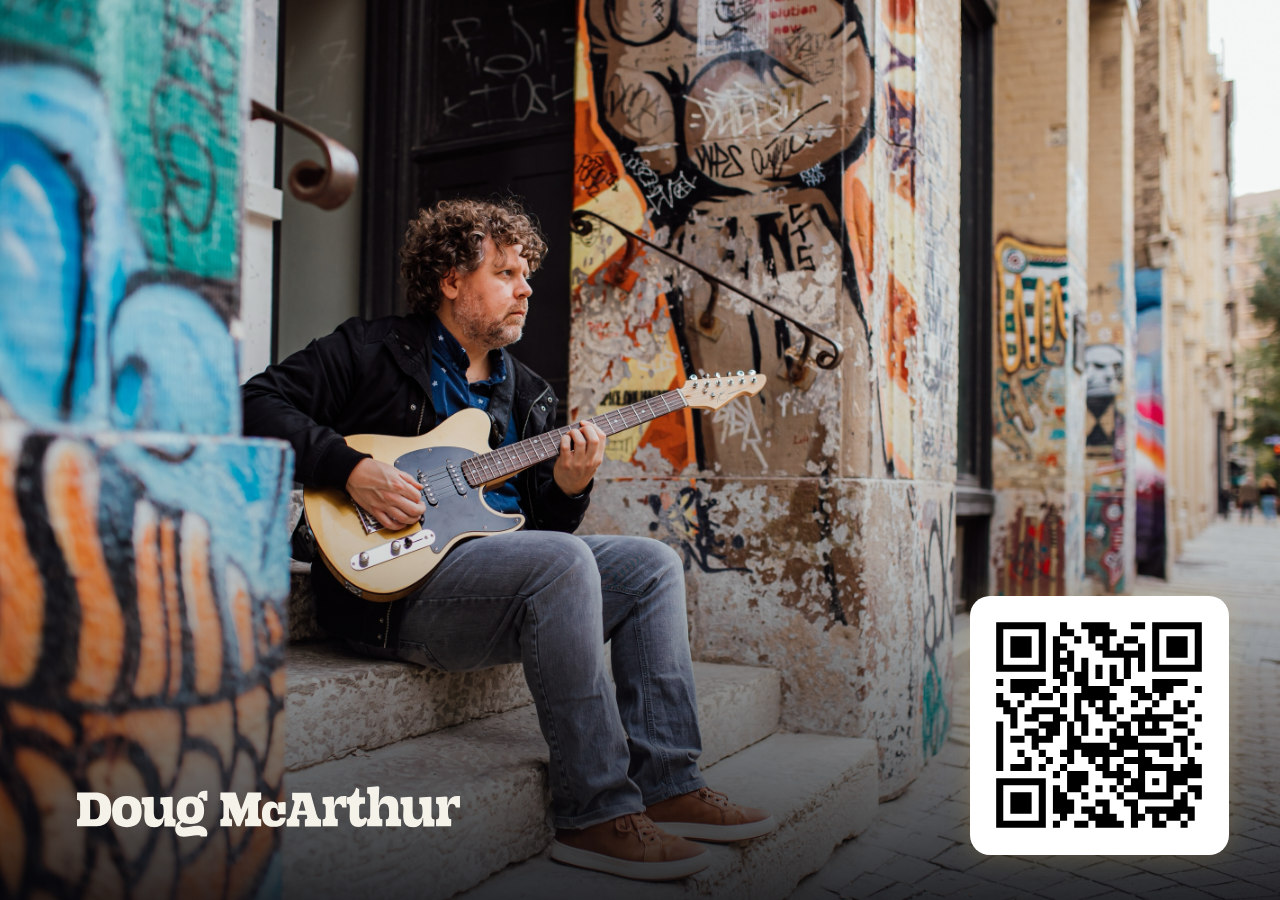
==== display/index.html @ 35e099fa "Add rotating conic-gradient border QR variant via @property" ====
<!DOCTYPE html>
<html lang="en">
<head>
<meta charset="utf-8">
<meta name="viewport" content="width=device-width, initial-scale=1">
<title>GigDash</title>
<link rel="stylesheet" href="style.css">
</head>
<body>
  <main class="stage">
    <h1 class="name"><span class="name-logo" role="img" aria-label="Doug McArthur"></span></h1>
    <a class="qr-link" href="https://links.dougmcarthur.net" aria-label="links.dougmcarthur.net">
      <div class="qr-card">
        <img class="qr" src="assets/qr.svg" alt="QR code for links.dougmcarthur.net">
        <span class="sparkle sparkle-1"></span>
        <span class="sparkle sparkle-2"></span>
        <span class="sparkle sparkle-3"></span>
        <span class="sparkle sparkle-4"></span>
      </div>
    </a>
  </main>
  <script>
    // Logo animation variant, switchable for preview: ?logo=sheen|breathe|glow|none
    const variants = ['sheen', 'breathe', 'glow', 'none'];
    const requested = new URLSearchParams(location.search).get('logo');
    document.body.dataset.logo = variants.includes(requested) ? requested : 'sheen';

    // QR accent variant, switchable for preview: ?qr=pulse|ring|sparkle|none
    const qrVariants = ['pulse', 'ring', 'sparkle', 'border', 'none'];
    const requestedQr = new URLSearchParams(location.search).get('qr');
    document.body.dataset.qr = qrVariants.includes(requestedQr) ? requestedQr : 'ring';
  </script>
</body>
</html>
---- display/style.css ----
:root {
  --bg: #0b0d12;
  --fg: #f5f2ea;
  --accent: #e8b44a;
  --qr-size: clamp(140px, 26vh, 520px);
  --logo-width: clamp(280px, 34vw, 1000px);
}

* { margin: 0; padding: 0; box-sizing: border-box; }

html, body {
  height: 100%;
  color: var(--fg);
  font-family: "Helvetica Neue", Helvetica, Arial, sans-serif;
  overflow: hidden;
  background: var(--bg);
  cursor: none;
}

/* Full-bleed photo with a scrim: the bottom darkens so the logo and QR
   stay legible, plus a gentle vignette around the edges. */
.stage {
  height: 100vh;
  background:
    linear-gradient(to top,
      rgba(4, 5, 9, 0.82) 0%,
      rgba(4, 5, 9, 0.45) 18%,
      rgba(4, 5, 9, 0.12) 38%,
      transparent 60%),
    radial-gradient(140% 110% at 50% 40%,
      transparent 60%,
      rgba(4, 5, 9, 0.45) 100%),
    url("assets/doug-mcarthur-landscape-3000x2000.jpg") center / cover no-repeat,
    var(--bg);
  display: flex;
  align-items: flex-end;
  justify-content: space-between;
  padding: 5vh 4vw;
  gap: 4vw;
}

.name {
  font-size: 0;
}

/* The wordmark SVG is applied as a mask so light effects can play through
   the lettering itself. */
.name-logo {
  display: block;
  width: var(--logo-width);
  aspect-ratio: 5 / 1;
  -webkit-mask: url("[data-uri]") center / contain no-repeat;
  mask: url("[data-uri]") center / contain no-repeat;
  background: var(--fg);
  filter: drop-shadow(0 4px 18px rgba(0, 0, 0, 0.6));
}

/* Variant: a soft band of light sweeps across the lettering (default). */
body[data-logo="sheen"] .name-logo {
  background: linear-gradient(
    105deg,
    var(--fg) 42%,
    #fff7e4 50%,
    var(--fg) 58%
  );
  background-size: 300% 100%;
  background-position: 100% 0;
  animation: logo-sheen 9s ease-in-out infinite;
}

@keyframes logo-sheen {
  0%, 55%   { background-position: 100% 0; }
  85%, 100% { background-position: 0% 0; }
}

/* Variant: the lettering slowly breathes. */
body[data-logo="breathe"] .name-logo {
  animation: logo-breathe 7s ease-in-out infinite;
}

@keyframes logo-breathe {
  0%, 100% { opacity: 0.82; transform: scale(1); }
  50%      { opacity: 1;    transform: scale(1.015); }
}

/* Variant: a soft golden halo pulses behind the lettering. */
body[data-logo="glow"] .name-logo {
  animation: logo-glow 6s ease-in-out infinite;
}

@keyframes logo-glow {
  0%, 100% { filter: drop-shadow(0 0 6px rgba(232, 180, 74, 0)); }
  50%      { filter: drop-shadow(0 0 18px rgba(232, 180, 74, 0.55)); }
}

/* On the web the QR doubles as a tappable link; on the kiosk there's no
   pointer, so this is inert. */
.qr-link {
  display: block;
  line-height: 0;
}

/* White card behind the QR keeps it scannable on the dark scrim. The accent
   animation around it (glow / rotating ring / sparkles) is controlled by
   body[data-qr] below. */
.qr-card {
  position: relative;
  background: #fff;
  border-radius: 20px;
  padding: 1.4vh;
}

/* Variant: a slow golden glow breathes around the card (default fallback). */
body[data-qr="pulse"] .qr-card {
  animation: qr-glow 5.5s ease-in-out infinite;
}

@keyframes qr-glow {
  0%, 100% {
    box-shadow:
      0 0 22px rgba(232, 180, 74, 0.18),
      0 0 64px rgba(232, 180, 74, 0.07);
  }
  50% {
    box-shadow:
      0 0 34px rgba(232, 180, 74, 0.5),
      0 0 96px rgba(232, 180, 74, 0.18);
  }
}

/* Variant: a crisp conic-gradient border rotates around the card edge,
   animated by sweeping the gradient's angle via @property. */
@property --border-angle {
  syntax: '<angle>';
  inherits: false;
  initial-value: 0deg;
}

body[data-qr="border"] .qr-card {
  border: 4px solid transparent;
  background:
    linear-gradient(#fff, #fff) padding-box,
    conic-gradient(
      from var(--border-angle),
      var(--accent),
      #fff7e4,
      var(--accent) 35%,
      rgba(232, 180, 74, 0.15) 60%,
      var(--accent)
    ) border-box;
  box-shadow: 0 0 26px rgba(232, 180, 74, 0.22);
  animation: border-spin 4s linear infinite;
}

@keyframes border-spin {
  to { --border-angle: 360deg; }
}

/* Variant: a soft conic-gradient halo slowly rotates behind the card. */
body[data-qr="ring"] .qr-card {
  box-shadow: 0 0 26px rgba(232, 180, 74, 0.22);
}

body[data-qr="ring"] .qr-card::before {
  content: "";
  position: absolute;
  inset: -14%;
  z-index: -1;
  border-radius: 30px;
  background: conic-gradient(
    from 0deg,
    var(--accent),
    #fff7e4,
    var(--accent) 35%,
    transparent 60%,
    var(--accent)
  );
  filter: blur(18px);
  opacity: 0.75;
  animation: qr-ring-spin 9s linear infinite;
}

@keyframes qr-ring-spin {
  to { transform: rotate(360deg); }
}

/* Variant: small golden sparkles twinkle around the corners. */
.sparkle {
  display: none;
}

body[data-qr="sparkle"] .qr-card {
  box-shadow: 0 0 22px rgba(232, 180, 74, 0.18);
}

body[data-qr="sparkle"] .sparkle {
  display: block;
  position: absolute;
  width: 7px;
  height: 7px;
  border-radius: 50%;
  background: #fff7e4;
  box-shadow: 0 0 10px 3px rgba(232, 180, 74, 0.85);
  animation: sparkle-twinkle 2.6s ease-in-out infinite;
}

.sparkle-1 { top: -6px;    left: -6px;   animation-delay: 0s; }
.sparkle-2 { top: -6px;    right: -6px;  animation-delay: 0.7s; }
.sparkle-3 { bottom: -6px; right: -6px;  animation-delay: 1.4s; }
.sparkle-4 { bottom: -6px; left: -6px;   animation-delay: 2.1s; }

@keyframes sparkle-twinkle {
  0%, 100% { opacity: 0;   transform: scale(0.3); }
  50%      { opacity: 1;   transform: scale(1); }
}

.qr {
  width: var(--qr-size);
  height: var(--qr-size);
}

@media (prefers-reduced-motion: reduce) {
  .name-logo, .qr-card, .qr-card::before, .sparkle { animation: none !important; }
  body[data-qr="border"] .qr-card { --border-angle: 45deg; }
}
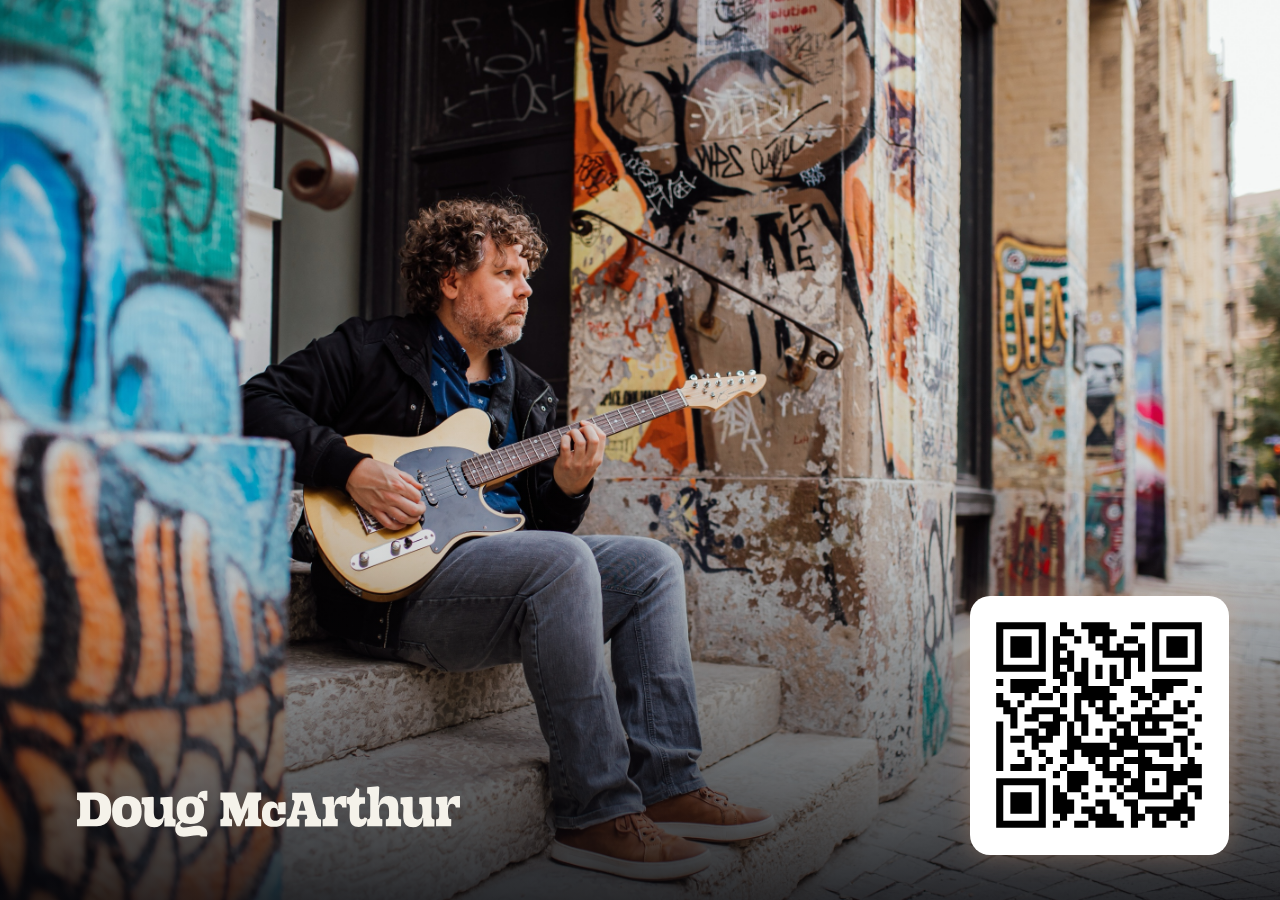
==== commit 37866a14: "Use Magic cover art palette for QR accents, add adjustable border width" ====
--- a/display/index.html
+++ b/display/index.html
@@ -29,6 +29,12 @@
     const qrVariants = ['pulse', 'ring', 'sparkle', 'border', 'none'];
     const requestedQr = new URLSearchParams(location.search).get('qr');
     document.body.dataset.qr = qrVariants.includes(requestedQr) ? requestedQr : 'ring';
+
+    // Border thickness for ?qr=border, in px: ?qrWidth=8
+    const requestedWidth = parseFloat(new URLSearchParams(location.search).get('qrWidth'));
+    if (!isNaN(requestedWidth) && requestedWidth >= 0) {
+      document.body.style.setProperty('--qr-border-width', `${requestedWidth}px`);
+    }
   </script>
 </body>
 </html>
--- a/display/style.css
+++ b/display/style.css
@@ -4,6 +4,15 @@
   --accent: #e8b44a;
   --qr-size: clamp(140px, 26vh, 520px);
   --logo-width: clamp(280px, 34vw, 1000px);
+
+  /* Palette pulled from the "Magic" cover art: deep forest teal, peach
+     mushrooms, and the pale dawn-sky cream/pink. */
+  --magic-teal: #2f4a44;
+  --magic-peach: #f0a878;
+  --magic-cream: #f3e6d6;
+  --magic-pink: #f3d3cf;
+
+  --qr-border-width: 4px;
 }
 
 * { margin: 0; padding: 0; box-sizing: border-box; }
@@ -137,18 +146,18 @@
 }
 
 body[data-qr="border"] .qr-card {
-  border: 4px solid transparent;
+  border: var(--qr-border-width) solid transparent;
   background:
     linear-gradient(#fff, #fff) padding-box,
     conic-gradient(
       from var(--border-angle),
-      var(--accent),
-      #fff7e4,
-      var(--accent) 35%,
-      rgba(232, 180, 74, 0.15) 60%,
-      var(--accent)
+      var(--magic-peach),
+      var(--magic-cream),
+      var(--magic-teal) 35%,
+      var(--magic-pink) 60%,
+      var(--magic-peach)
     ) border-box;
-  box-shadow: 0 0 26px rgba(232, 180, 74, 0.22);
+  box-shadow: 0 0 26px rgba(240, 168, 120, 0.3);
   animation: border-spin 4s linear infinite;
 }
 
@@ -158,7 +167,7 @@
 
 /* Variant: a soft conic-gradient halo slowly rotates behind the card. */
 body[data-qr="ring"] .qr-card {
-  box-shadow: 0 0 26px rgba(232, 180, 74, 0.22);
+  box-shadow: 0 0 26px rgba(240, 168, 120, 0.3);
 }
 
 body[data-qr="ring"] .qr-card::before {
@@ -169,11 +178,11 @@
   border-radius: 30px;
   background: conic-gradient(
     from 0deg,
-    var(--accent),
-    #fff7e4,
-    var(--accent) 35%,
+    var(--magic-peach),
+    var(--magic-cream),
+    var(--magic-teal) 35%,
     transparent 60%,
-    var(--accent)
+    var(--magic-peach)
   );
   filter: blur(18px);
   opacity: 0.75;
@@ -190,7 +199,7 @@
 }
 
 body[data-qr="sparkle"] .qr-card {
-  box-shadow: 0 0 22px rgba(232, 180, 74, 0.18);
+  box-shadow: 0 0 22px rgba(240, 168, 120, 0.25);
 }
 
 body[data-qr="sparkle"] .sparkle {
@@ -199,8 +208,8 @@
   width: 7px;
   height: 7px;
   border-radius: 50%;
-  background: #fff7e4;
-  box-shadow: 0 0 10px 3px rgba(232, 180, 74, 0.85);
+  background: var(--magic-cream);
+  box-shadow: 0 0 10px 3px rgba(240, 168, 120, 0.85);
   animation: sparkle-twinkle 2.6s ease-in-out infinite;
 }
 
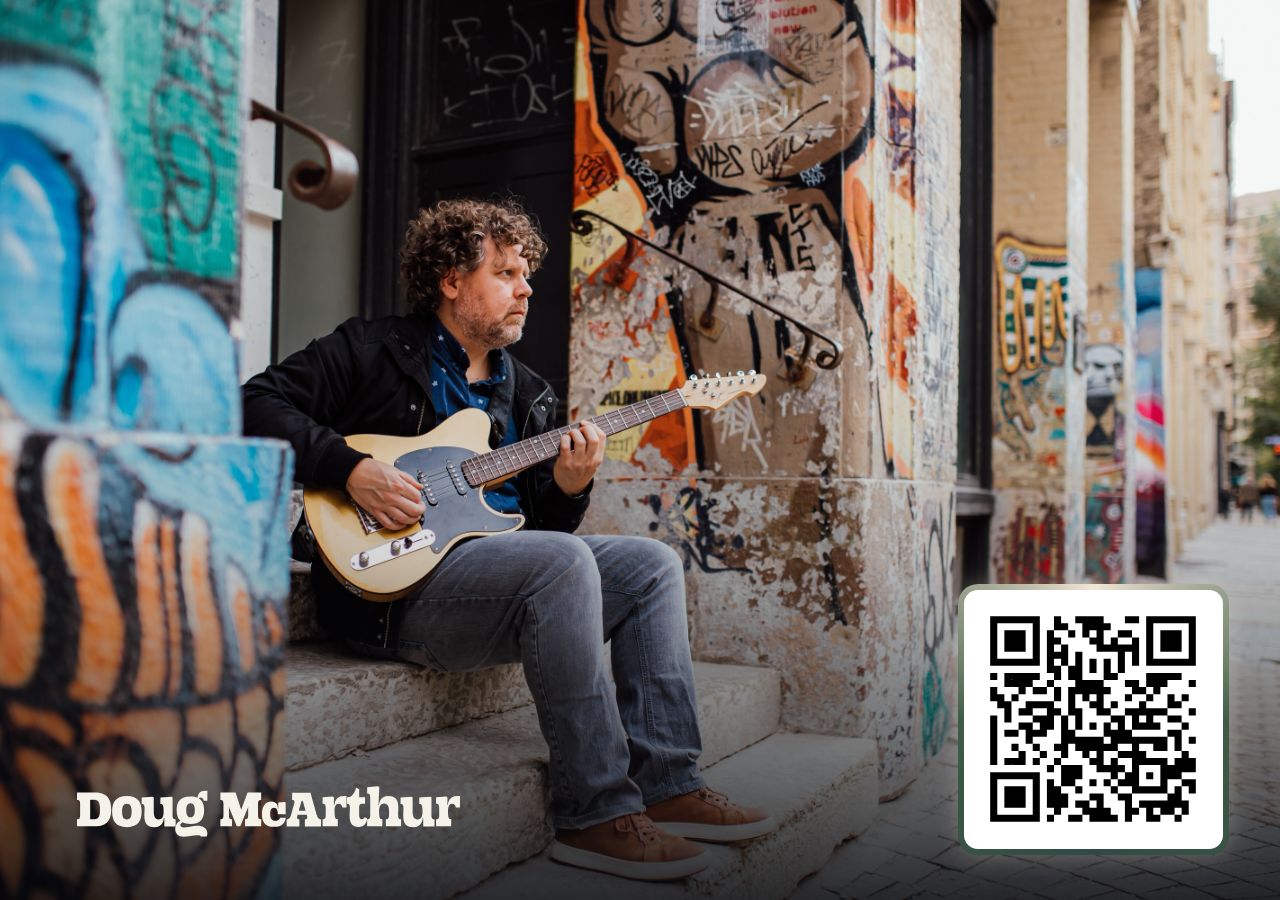
==== commit 692385f7: "Make rotating gradient border the default QR variant" ====
--- a/display/index.html
+++ b/display/index.html
@@ -28,7 +28,7 @@
     // QR accent variant, switchable for preview: ?qr=pulse|ring|sparkle|none
     const qrVariants = ['pulse', 'ring', 'sparkle', 'border', 'none'];
     const requestedQr = new URLSearchParams(location.search).get('qr');
-    document.body.dataset.qr = qrVariants.includes(requestedQr) ? requestedQr : 'ring';
+    document.body.dataset.qr = qrVariants.includes(requestedQr) ? requestedQr : 'border';
 
     // Border thickness for ?qr=border, in px: ?qrWidth=8
     const requestedWidth = parseFloat(new URLSearchParams(location.search).get('qrWidth'));
--- a/display/style.css
+++ b/display/style.css
@@ -5,14 +5,13 @@
   --qr-size: clamp(140px, 26vh, 520px);
   --logo-width: clamp(280px, 34vw, 1000px);
 
-  /* Palette pulled from the "Magic" cover art: deep forest teal, peach
-     mushrooms, and the pale dawn-sky cream/pink. */
+  /* Palette pulled from the "Magic" cover art: deep teal, forest green,
+     and the pale dawn-sky cream. */
   --magic-teal: #2f4a44;
-  --magic-peach: #f0a878;
+  --magic-green: #3e5c44;
   --magic-cream: #f3e6d6;
-  --magic-pink: #f3d3cf;
-
-  --qr-border-width: 4px;
+
+  --qr-border-width: 6px;
 }
 
 * { margin: 0; padding: 0; box-sizing: border-box; }
@@ -151,13 +150,13 @@
     linear-gradient(#fff, #fff) padding-box,
     conic-gradient(
       from var(--border-angle),
-      var(--magic-peach),
       var(--magic-cream),
-      var(--magic-teal) 35%,
-      var(--magic-pink) 60%,
-      var(--magic-peach)
+      var(--magic-green),
+      var(--magic-teal) 50%,
+      var(--magic-green) 75%,
+      var(--magic-cream)
     ) border-box;
-  box-shadow: 0 0 26px rgba(240, 168, 120, 0.3);
+  box-shadow: 0 0 26px rgba(243, 230, 214, 0.3);
   animation: border-spin 4s linear infinite;
 }
 
@@ -167,7 +166,7 @@
 
 /* Variant: a soft conic-gradient halo slowly rotates behind the card. */
 body[data-qr="ring"] .qr-card {
-  box-shadow: 0 0 26px rgba(240, 168, 120, 0.3);
+  box-shadow: 0 0 26px rgba(243, 230, 214, 0.3);
 }
 
 body[data-qr="ring"] .qr-card::before {
@@ -178,11 +177,11 @@
   border-radius: 30px;
   background: conic-gradient(
     from 0deg,
-    var(--magic-peach),
     var(--magic-cream),
+    var(--magic-green),
     var(--magic-teal) 35%,
     transparent 60%,
-    var(--magic-peach)
+    var(--magic-cream)
   );
   filter: blur(18px);
   opacity: 0.75;
@@ -199,7 +198,7 @@
 }
 
 body[data-qr="sparkle"] .qr-card {
-  box-shadow: 0 0 22px rgba(240, 168, 120, 0.25);
+  box-shadow: 0 0 22px rgba(243, 230, 214, 0.25);
 }
 
 body[data-qr="sparkle"] .sparkle {
@@ -209,7 +208,7 @@
   height: 7px;
   border-radius: 50%;
   background: var(--magic-cream);
-  box-shadow: 0 0 10px 3px rgba(240, 168, 120, 0.85);
+  box-shadow: 0 0 10px 3px rgba(62, 92, 68, 0.85);
   animation: sparkle-twinkle 2.6s ease-in-out infinite;
 }
 
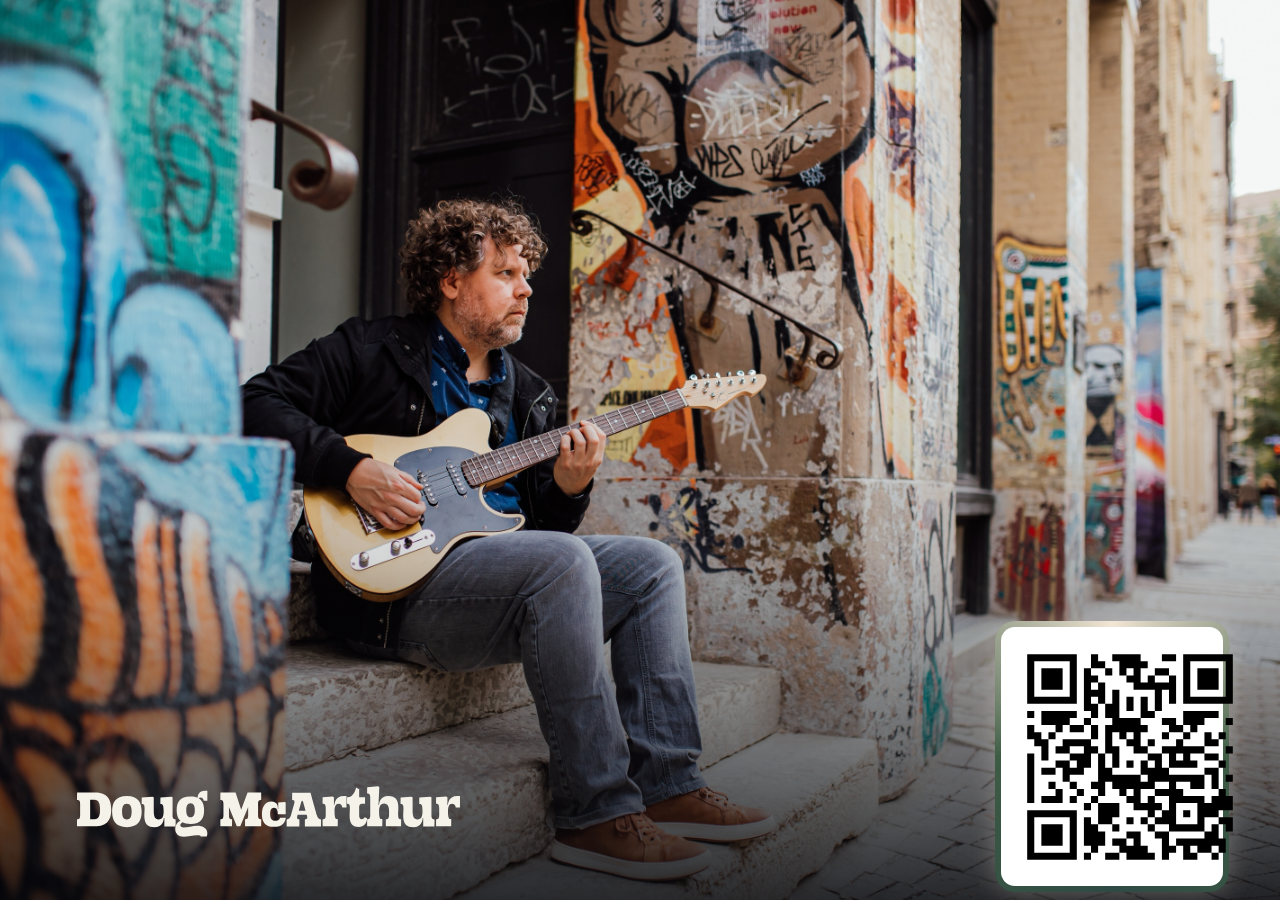
==== commit 45feade1: "Add QR <-> latest release crossfade carousel" ====
--- a/display/index.html
+++ b/display/index.html
@@ -9,15 +9,21 @@
 <body>
   <main class="stage">
     <h1 class="name"><span class="name-logo" role="img" aria-label="Doug McArthur"></span></h1>
-    <a class="qr-link" href="https://links.dougmcarthur.net" aria-label="links.dougmcarthur.net">
-      <div class="qr-card">
-        <img class="qr" src="assets/qr.svg" alt="QR code for links.dougmcarthur.net">
-        <span class="sparkle sparkle-1"></span>
-        <span class="sparkle sparkle-2"></span>
-        <span class="sparkle sparkle-3"></span>
-        <span class="sparkle sparkle-4"></span>
+    <div class="card-carousel">
+      <a class="qr-link carousel-card is-active" href="https://links.dougmcarthur.net" aria-label="links.dougmcarthur.net">
+        <div class="qr-card">
+          <img class="qr" src="assets/qr.svg" alt="QR code for links.dougmcarthur.net">
+          <span class="sparkle sparkle-1"></span>
+          <span class="sparkle sparkle-2"></span>
+          <span class="sparkle sparkle-3"></span>
+          <span class="sparkle sparkle-4"></span>
+        </div>
+      </a>
+      <div class="release-card carousel-card">
+        <img class="release-cover" src="assets/lost-weekends-1080x1080.jpg" alt="Lost Weekends cover art">
+        <p class="release-caption">Lost Weekends &mdash; Out Now</p>
       </div>
-    </a>
+    </div>
   </main>
   <script>
     // Logo animation variant, switchable for preview: ?logo=sheen|breathe|glow|none
@@ -35,6 +41,19 @@
     if (!isNaN(requestedWidth) && requestedWidth >= 0) {
       document.body.style.setProperty('--qr-border-width', `${requestedWidth}px`);
     }
+
+    // Carousel: crossfade between the QR card and the latest release every
+    // few seconds. ?carousel=off freezes on the QR card (e.g. for the
+    // logo/QR preview variants above).
+    if (new URLSearchParams(location.search).get('carousel') !== 'off') {
+      const cards = document.querySelectorAll('.carousel-card');
+      let current = 0;
+      setInterval(() => {
+        cards[current].classList.remove('is-active');
+        current = (current + 1) % cards.length;
+        cards[current].classList.add('is-active');
+      }, 18000);
+    }
   </script>
 </body>
 </html>
--- a/display/style.css
+++ b/display/style.css
@@ -101,6 +101,25 @@
   50%      { filter: drop-shadow(0 0 18px rgba(232, 180, 74, 0.55)); }
 }
 
+/* The QR card and the "latest release" card occupy the same box and
+   crossfade between each other. */
+.card-carousel {
+  position: relative;
+  width: var(--qr-size);
+  height: var(--qr-size);
+}
+
+.carousel-card {
+  position: absolute;
+  inset: 0;
+  opacity: 0;
+  transition: opacity 1.5s ease-in-out;
+}
+
+.carousel-card.is-active {
+  opacity: 1;
+}
+
 /* On the web the QR doubles as a tappable link; on the kiosk there's no
    pointer, so this is inert. */
 .qr-link {
@@ -227,6 +246,39 @@
   height: var(--qr-size);
 }
 
+/* "Latest release" carousel card: cover art with a caption strip along the
+   bottom, sized to match the QR card. */
+.release-card {
+  display: block;
+  width: 100%;
+  height: 100%;
+  border-radius: 20px;
+  overflow: hidden;
+  box-shadow: 0 0 26px rgba(243, 230, 214, 0.3);
+}
+
+.release-cover {
+  display: block;
+  width: 100%;
+  height: 100%;
+  object-fit: cover;
+}
+
+.release-caption {
+  position: absolute;
+  left: 0;
+  right: 0;
+  bottom: 0;
+  margin: 0;
+  padding: 0.8em 1em;
+  background: rgba(11, 13, 18, 0.65);
+  color: var(--fg);
+  font-size: clamp(0.8rem, 1.6vh, 1.3rem);
+  font-weight: 600;
+  text-align: center;
+  letter-spacing: 0.02em;
+}
+
 @media (prefers-reduced-motion: reduce) {
   .name-logo, .qr-card, .qr-card::before, .sparkle { animation: none !important; }
   body[data-qr="border"] .qr-card { --border-angle: 45deg; }
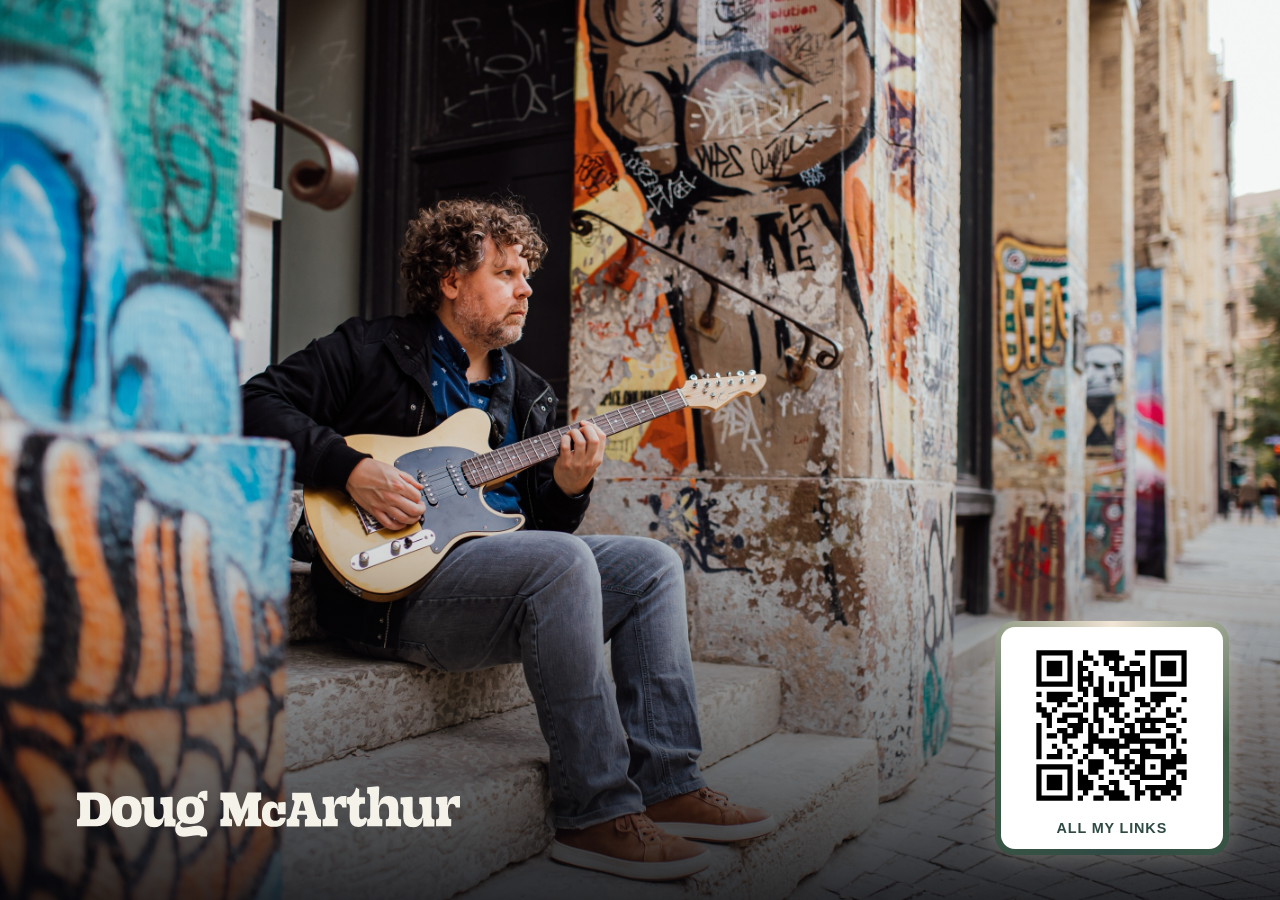
==== commit 99f1267a: "Unify carousel cards into card-face/card-image/card-caption system" ====
--- a/display/index.html
+++ b/display/index.html
@@ -10,18 +10,35 @@
   <main class="stage">
     <h1 class="name"><span class="name-logo" role="img" aria-label="Doug McArthur"></span></h1>
     <div class="card-carousel">
-      <a class="qr-link carousel-card is-active" href="https://links.dougmcarthur.net" aria-label="links.dougmcarthur.net">
-        <div class="qr-card">
-          <img class="qr" src="assets/qr.svg" alt="QR code for links.dougmcarthur.net">
+      <a class="carousel-card is-active" href="https://links.dougmcarthur.net" aria-label="links.dougmcarthur.net">
+        <div class="card-face">
+          <img class="card-image" src="assets/qr.svg" alt="QR code for links.dougmcarthur.net">
+          <p class="card-caption">All My Links</p>
           <span class="sparkle sparkle-1"></span>
           <span class="sparkle sparkle-2"></span>
           <span class="sparkle sparkle-3"></span>
           <span class="sparkle sparkle-4"></span>
         </div>
       </a>
-      <div class="release-card carousel-card">
-        <img class="release-cover" src="assets/lost-weekends-1080x1080.jpg" alt="Lost Weekends cover art">
-        <p class="release-caption">Lost Weekends &mdash; Out Now</p>
+      <div class="carousel-card">
+        <div class="card-face">
+          <img class="card-image" src="assets/lost-weekends-1080x1080.jpg" alt="Lost Weekends cover art">
+          <p class="card-caption">Lost Weekends &mdash; Out Now</p>
+          <span class="sparkle sparkle-1"></span>
+          <span class="sparkle sparkle-2"></span>
+          <span class="sparkle sparkle-3"></span>
+          <span class="sparkle sparkle-4"></span>
+        </div>
+      </div>
+      <div class="carousel-card">
+        <div class="card-face">
+          <img class="card-image" src="assets/ig-dougmcarthur.png" alt="QR code for Instagram">
+          <p class="card-caption">Follow Me</p>
+          <span class="sparkle sparkle-1"></span>
+          <span class="sparkle sparkle-2"></span>
+          <span class="sparkle sparkle-3"></span>
+          <span class="sparkle sparkle-4"></span>
+        </div>
       </div>
     </div>
   </main>
--- a/display/style.css
+++ b/display/style.css
@@ -101,8 +101,8 @@
   50%      { filter: drop-shadow(0 0 18px rgba(232, 180, 74, 0.55)); }
 }
 
-/* The QR card and the "latest release" card occupy the same box and
-   crossfade between each other. */
+/* The QR, release, and Instagram cards occupy the same box and crossfade
+   between each other. */
 .card-carousel {
   position: relative;
   width: var(--qr-size);
@@ -112,33 +112,54 @@
 .carousel-card {
   position: absolute;
   inset: 0;
+  display: block;
   opacity: 0;
   transition: opacity 1.5s ease-in-out;
+  /* On the web some cards double as tappable links; on the kiosk there's
+     no pointer, so this is inert. */
+  text-decoration: none;
 }
 
 .carousel-card.is-active {
   opacity: 1;
 }
 
-/* On the web the QR doubles as a tappable link; on the kiosk there's no
-   pointer, so this is inert. */
-.qr-link {
-  display: block;
-  line-height: 0;
-}
-
-/* White card behind the QR keeps it scannable on the dark scrim. The accent
-   animation around it (glow / rotating ring / sparkles) is controlled by
+/* White card behind each item keeps it legible on the dark scrim. Holds an
+   image (QR / cover art) plus a caption. The accent animation around it
+   (glow / rotating ring / sparkles / border) is controlled by
    body[data-qr] below. */
-.qr-card {
+.card-face {
   position: relative;
+  width: 100%;
+  height: 100%;
+  display: flex;
+  flex-direction: column;
+  align-items: center;
+  gap: 0.6em;
   background: #fff;
   border-radius: 20px;
   padding: 1.4vh;
 }
 
+.card-image {
+  flex: 1 1 auto;
+  min-height: 0;
+  max-width: 100%;
+  object-fit: contain;
+}
+
+.card-caption {
+  margin: 0;
+  color: var(--magic-teal);
+  font-size: clamp(0.8rem, 1.6vh, 1.3rem);
+  font-weight: 700;
+  text-align: center;
+  text-transform: uppercase;
+  letter-spacing: 0.06em;
+}
+
 /* Variant: a slow golden glow breathes around the card (default fallback). */
-body[data-qr="pulse"] .qr-card {
+body[data-qr="pulse"] .card-face {
   animation: qr-glow 5.5s ease-in-out infinite;
 }
 
@@ -163,7 +184,7 @@
   initial-value: 0deg;
 }
 
-body[data-qr="border"] .qr-card {
+body[data-qr="border"] .card-face {
   border: var(--qr-border-width) solid transparent;
   background:
     linear-gradient(#fff, #fff) padding-box,
@@ -184,11 +205,11 @@
 }
 
 /* Variant: a soft conic-gradient halo slowly rotates behind the card. */
-body[data-qr="ring"] .qr-card {
+body[data-qr="ring"] .card-face {
   box-shadow: 0 0 26px rgba(243, 230, 214, 0.3);
 }
 
-body[data-qr="ring"] .qr-card::before {
+body[data-qr="ring"] .card-face::before {
   content: "";
   position: absolute;
   inset: -14%;
@@ -216,7 +237,7 @@
   display: none;
 }
 
-body[data-qr="sparkle"] .qr-card {
+body[data-qr="sparkle"] .card-face {
   box-shadow: 0 0 22px rgba(243, 230, 214, 0.25);
 }
 
@@ -241,45 +262,7 @@
   50%      { opacity: 1;   transform: scale(1); }
 }
 
-.qr {
-  width: var(--qr-size);
-  height: var(--qr-size);
-}
-
-/* "Latest release" carousel card: cover art with a caption strip along the
-   bottom, sized to match the QR card. */
-.release-card {
-  display: block;
-  width: 100%;
-  height: 100%;
-  border-radius: 20px;
-  overflow: hidden;
-  box-shadow: 0 0 26px rgba(243, 230, 214, 0.3);
-}
-
-.release-cover {
-  display: block;
-  width: 100%;
-  height: 100%;
-  object-fit: cover;
-}
-
-.release-caption {
-  position: absolute;
-  left: 0;
-  right: 0;
-  bottom: 0;
-  margin: 0;
-  padding: 0.8em 1em;
-  background: rgba(11, 13, 18, 0.65);
-  color: var(--fg);
-  font-size: clamp(0.8rem, 1.6vh, 1.3rem);
-  font-weight: 600;
-  text-align: center;
-  letter-spacing: 0.02em;
-}
-
 @media (prefers-reduced-motion: reduce) {
-  .name-logo, .qr-card, .qr-card::before, .sparkle { animation: none !important; }
-  body[data-qr="border"] .qr-card { --border-angle: 45deg; }
-}
+  .name-logo, .card-face, .card-face::before, .sparkle { animation: none !important; }
+  body[data-qr="border"] .card-face { --border-angle: 45deg; }
+}
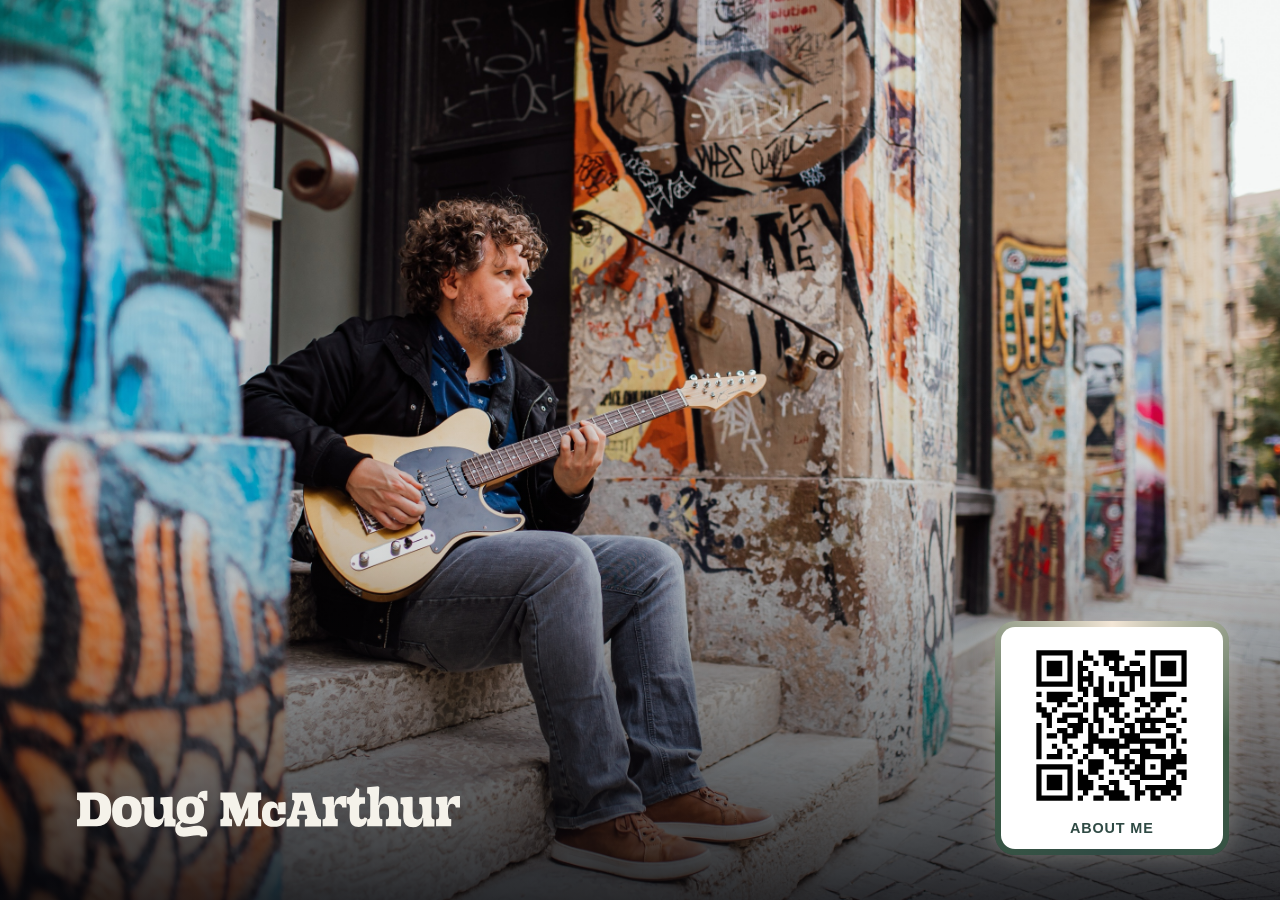
==== commit 31f33cee: "Use Poppins/Futura for card captions, rename links card to About Me" ====
--- a/display/index.html
+++ b/display/index.html
@@ -13,7 +13,7 @@
       <a class="carousel-card is-active" href="https://links.dougmcarthur.net" aria-label="links.dougmcarthur.net">
         <div class="card-face">
           <img class="card-image" src="assets/qr.svg" alt="QR code for links.dougmcarthur.net">
-          <p class="card-caption">All My Links</p>
+          <p class="card-caption">About Me</p>
           <span class="sparkle sparkle-1"></span>
           <span class="sparkle sparkle-2"></span>
           <span class="sparkle sparkle-3"></span>
--- a/display/style.css
+++ b/display/style.css
@@ -13,6 +13,8 @@
 
   --qr-border-width: 6px;
 }
+
+@import url("https://fonts.googleapis.com/css2?family=Poppins:wght@600;700&display=swap");
 
 * { margin: 0; padding: 0; box-sizing: border-box; }
 
@@ -151,6 +153,7 @@
 .card-caption {
   margin: 0;
   color: var(--magic-teal);
+  font-family: "Poppins", "Futura", "Helvetica Neue", Helvetica, Arial, sans-serif;
   font-size: clamp(0.8rem, 1.6vh, 1.3rem);
   font-weight: 700;
   text-align: center;
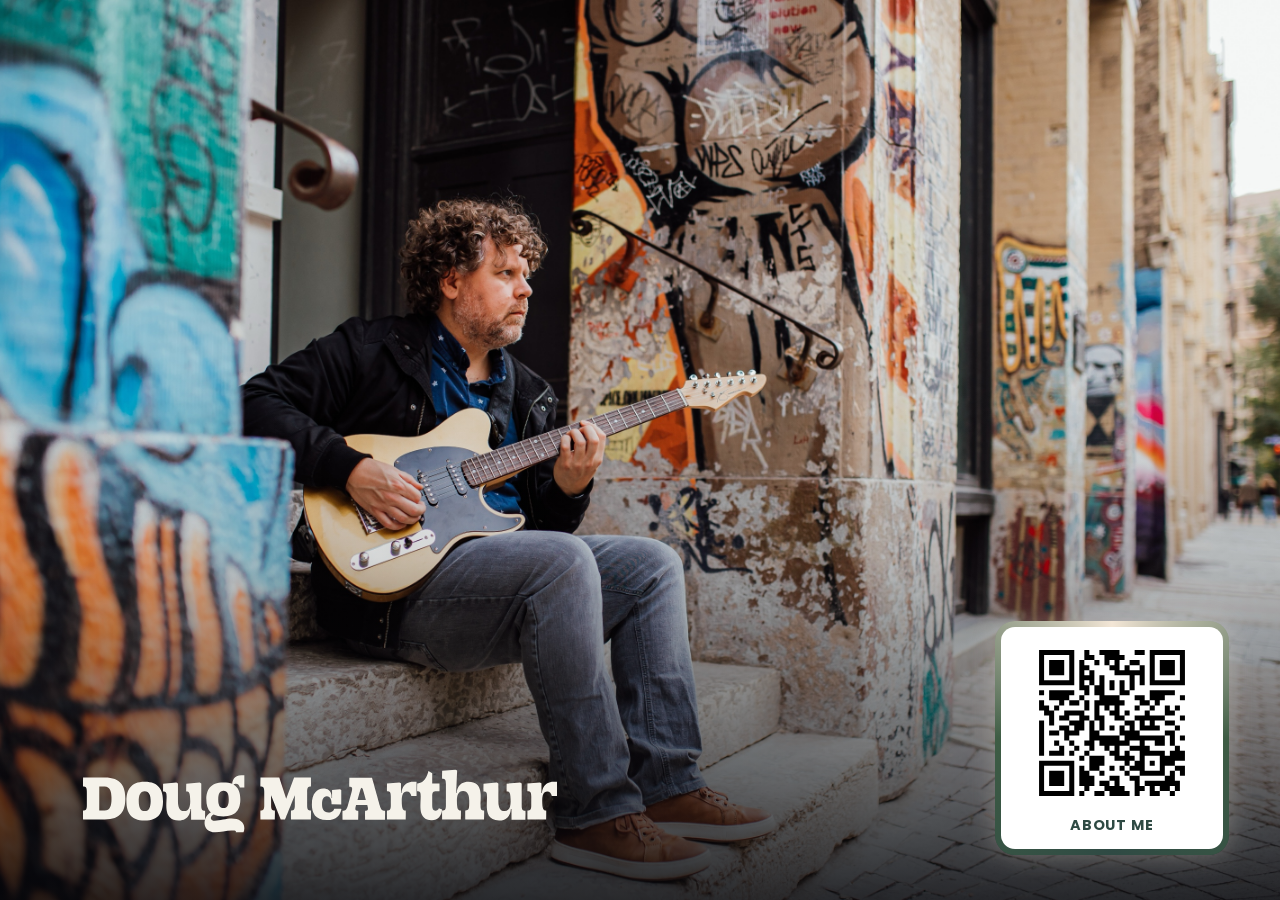
==== commit 3fd79634: "Make display carousel config-driven; add Bandsintown next-gig slide and a Tailwind editor UI" ====
--- a/display/index.html
+++ b/display/index.html
@@ -9,68 +9,8 @@
 <body>
   <main class="stage">
     <h1 class="name"><span class="name-logo" role="img" aria-label="Doug McArthur"></span></h1>
-    <div class="card-carousel">
-      <a class="carousel-card is-active" href="https://links.dougmcarthur.net" aria-label="links.dougmcarthur.net">
-        <div class="card-face">
-          <img class="card-image" src="assets/qr.svg" alt="QR code for links.dougmcarthur.net">
-          <p class="card-caption">About Me</p>
-          <span class="sparkle sparkle-1"></span>
-          <span class="sparkle sparkle-2"></span>
-          <span class="sparkle sparkle-3"></span>
-          <span class="sparkle sparkle-4"></span>
-        </div>
-      </a>
-      <div class="carousel-card">
-        <div class="card-face">
-          <img class="card-image" src="assets/lost-weekends-1080x1080.jpg" alt="Lost Weekends cover art">
-          <p class="card-caption">Lost Weekends &mdash; Out Now</p>
-          <span class="sparkle sparkle-1"></span>
-          <span class="sparkle sparkle-2"></span>
-          <span class="sparkle sparkle-3"></span>
-          <span class="sparkle sparkle-4"></span>
-        </div>
-      </div>
-      <div class="carousel-card">
-        <div class="card-face">
-          <img class="card-image" src="assets/ig-dougmcarthur.png" alt="QR code for Instagram">
-          <p class="card-caption">Follow Me</p>
-          <span class="sparkle sparkle-1"></span>
-          <span class="sparkle sparkle-2"></span>
-          <span class="sparkle sparkle-3"></span>
-          <span class="sparkle sparkle-4"></span>
-        </div>
-      </div>
-    </div>
+    <div class="card-carousel"></div>
   </main>
-  <script>
-    // Logo animation variant, switchable for preview: ?logo=sheen|breathe|glow|none
-    const variants = ['sheen', 'breathe', 'glow', 'none'];
-    const requested = new URLSearchParams(location.search).get('logo');
-    document.body.dataset.logo = variants.includes(requested) ? requested : 'sheen';
-
-    // QR accent variant, switchable for preview: ?qr=pulse|ring|sparkle|none
-    const qrVariants = ['pulse', 'ring', 'sparkle', 'border', 'none'];
-    const requestedQr = new URLSearchParams(location.search).get('qr');
-    document.body.dataset.qr = qrVariants.includes(requestedQr) ? requestedQr : 'border';
-
-    // Border thickness for ?qr=border, in px: ?qrWidth=8
-    const requestedWidth = parseFloat(new URLSearchParams(location.search).get('qrWidth'));
-    if (!isNaN(requestedWidth) && requestedWidth >= 0) {
-      document.body.style.setProperty('--qr-border-width', `${requestedWidth}px`);
-    }
-
-    // Carousel: crossfade between the QR card and the latest release every
-    // few seconds. ?carousel=off freezes on the QR card (e.g. for the
-    // logo/QR preview variants above).
-    if (new URLSearchParams(location.search).get('carousel') !== 'off') {
-      const cards = document.querySelectorAll('.carousel-card');
-      let current = 0;
-      setInterval(() => {
-        cards[current].classList.remove('is-active');
-        current = (current + 1) % cards.length;
-        cards[current].classList.add('is-active');
-      }, 18000);
-    }
-  </script>
+  <script src="script.js"></script>
 </body>
 </html>
--- a/display/style.css
+++ b/display/style.css
@@ -3,7 +3,7 @@
   --fg: #f5f2ea;
   --accent: #e8b44a;
   --qr-size: clamp(140px, 26vh, 520px);
-  --logo-width: clamp(280px, 34vw, 1000px);
+  --logo-width: clamp(280px, 42vw, 1200px);
 
   /* Palette pulled from the "Magic" cover art: deep teal, forest green,
      and the pale dawn-sky cream. */
@@ -14,7 +14,21 @@
   --qr-border-width: 6px;
 }
 
-@import url("https://fonts.googleapis.com/css2?family=Poppins:wght@600;700&display=swap");
+@font-face {
+  font-family: "Poppins";
+  src: url("assets/fonts/Poppins/Poppins-SemiBold.ttf") format("truetype");
+  font-weight: 600;
+  font-style: normal;
+  font-display: swap;
+}
+
+@font-face {
+  font-family: "Poppins";
+  src: url("assets/fonts/Poppins/Poppins-Bold.ttf") format("truetype");
+  font-weight: 700;
+  font-style: normal;
+  font-display: swap;
+}
 
 * { margin: 0; padding: 0; box-sizing: border-box; }
 
@@ -265,6 +279,46 @@
   50%      { opacity: 1;   transform: scale(1); }
 }
 
+/* Text-based card variant (e.g. next-gig date/venue), in place of an
+   image + caption. */
+.card-face-text {
+  justify-content: center;
+  align-items: center;
+  text-align: center;
+  padding: 1.4em 1.2em;
+}
+
+.card-eyebrow {
+  margin: 0 0 0.4em;
+  color: var(--magic-green);
+  font-family: "Poppins", "Futura", "Helvetica Neue", Helvetica, Arial, sans-serif;
+  font-size: clamp(0.7rem, 1.4vh, 1.1rem);
+  font-weight: 700;
+  text-transform: uppercase;
+  letter-spacing: 0.08em;
+}
+
+.gig-date {
+  margin: 0;
+  color: var(--magic-teal);
+  font-family: "Poppins", "Futura", "Helvetica Neue", Helvetica, Arial, sans-serif;
+  font-size: clamp(1.2rem, 3.2vh, 2.4rem);
+  font-weight: 700;
+}
+
+.gig-venue {
+  margin: 0.3em 0 0;
+  color: #1a1a1a;
+  font-weight: 600;
+  font-size: clamp(0.9rem, 2vh, 1.4rem);
+}
+
+.gig-location {
+  margin: 0.1em 0 0;
+  color: var(--magic-teal);
+  font-size: clamp(0.8rem, 1.6vh, 1.2rem);
+}
+
 @media (prefers-reduced-motion: reduce) {
   .name-logo, .card-face, .card-face::before, .sparkle { animation: none !important; }
   body[data-qr="border"] .card-face { --border-angle: 45deg; }
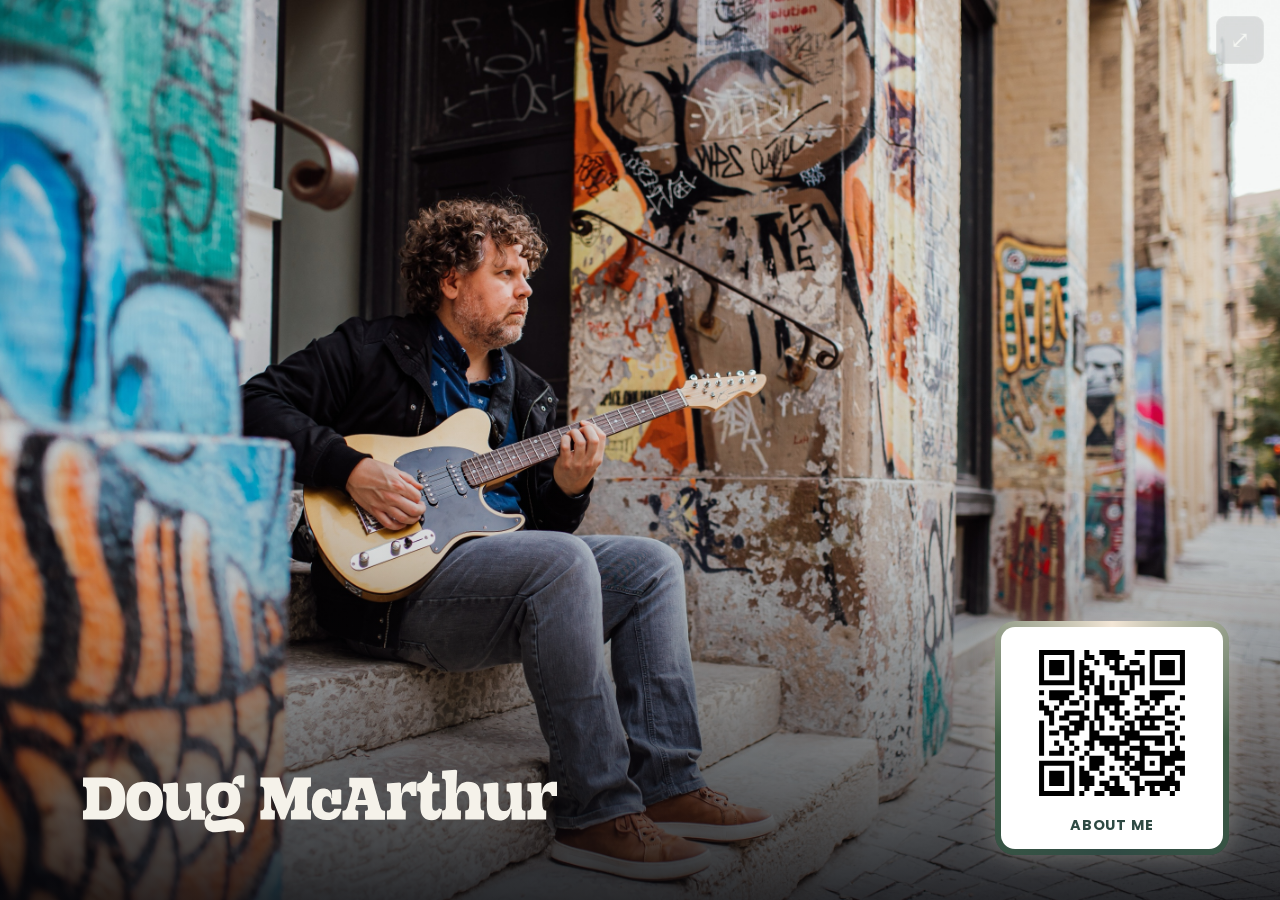
==== commit f05e7f68: "Add fullscreen support for iPad and other displays iPad Safari won't put an arbitrary element into t" ====
--- a/display/index.html
+++ b/display/index.html
@@ -2,11 +2,26 @@
 <html lang="en">
 <head>
 <meta charset="utf-8">
-<meta name="viewport" content="width=device-width, initial-scale=1">
+<meta name="viewport" content="width=device-width, initial-scale=1, viewport-fit=cover">
 <title>GigDash</title>
+<!-- Web app manifest + Apple meta tags: on iPad, Safari won't put an
+     arbitrary element into true fullscreen, so the reliable path is
+     "Share → Add to Home Screen", which launches this page standalone
+     (no browser chrome) thanks to display:fullscreen below. -->
+<link rel="manifest" href="manifest.webmanifest">
+<meta name="theme-color" content="#0b0d12">
+<meta name="mobile-web-app-capable" content="yes">
+<meta name="apple-mobile-web-app-capable" content="yes">
+<meta name="apple-mobile-web-app-status-bar-style" content="black-translucent">
+<meta name="apple-mobile-web-app-title" content="GigDash">
+<link rel="apple-touch-icon" href="assets/logo.svg">
 <link rel="stylesheet" href="style.css">
 </head>
 <body>
+  <button type="button" class="fullscreen-toggle" aria-label="Toggle fullscreen" hidden>
+    <span class="fullscreen-toggle-enter" aria-hidden="true">⤢</span>
+    <span class="fullscreen-toggle-exit" aria-hidden="true">⤡</span>
+  </button>
   <main class="stage">
     <h1 class="name"><span class="name-logo" role="img" aria-label="Doug McArthur"></span></h1>
     <div class="card-carousel"></div>
--- a/display/style.css
+++ b/display/style.css
@@ -323,3 +323,45 @@
   .name-logo, .card-face, .card-face::before, .sparkle { animation: none !important; }
   body[data-qr="border"] .card-face { --border-angle: 45deg; }
 }
+
+/* Fullscreen toggle: shown only where the Fullscreen API is available and
+   the page isn't already running standalone (see script.js). Sits in the
+   top-right, clear of the notch/rounded corners via the safe-area insets.
+   The body sets `cursor: none` for kiosk use, so re-enable a pointer here. */
+.fullscreen-toggle {
+  position: fixed;
+  top: calc(env(safe-area-inset-top, 0px) + 1rem);
+  right: calc(env(safe-area-inset-right, 0px) + 1rem);
+  z-index: 10;
+  width: 3rem;
+  height: 3rem;
+  display: flex;
+  align-items: center;
+  justify-content: center;
+  padding: 0;
+  font-size: 1.5rem;
+  line-height: 1;
+  color: var(--fg);
+  background: rgba(11, 13, 18, 0.45);
+  border: 1px solid rgba(245, 242, 234, 0.25);
+  border-radius: 0.6rem;
+  cursor: pointer;
+  opacity: 0.25;
+  transition: opacity 0.25s ease, background 0.25s ease;
+  -webkit-backdrop-filter: blur(4px);
+  backdrop-filter: blur(4px);
+}
+
+.fullscreen-toggle:hover,
+.fullscreen-toggle:focus-visible,
+.fullscreen-toggle:active {
+  opacity: 1;
+  background: rgba(11, 13, 18, 0.7);
+}
+
+.fullscreen-toggle[hidden] { display: none; }
+
+/* Swap enter/exit glyphs based on the current fullscreen state. */
+.fullscreen-toggle-exit { display: none; }
+body.is-fullscreen .fullscreen-toggle-enter { display: none; }
+body.is-fullscreen .fullscreen-toggle-exit { display: inline; }
